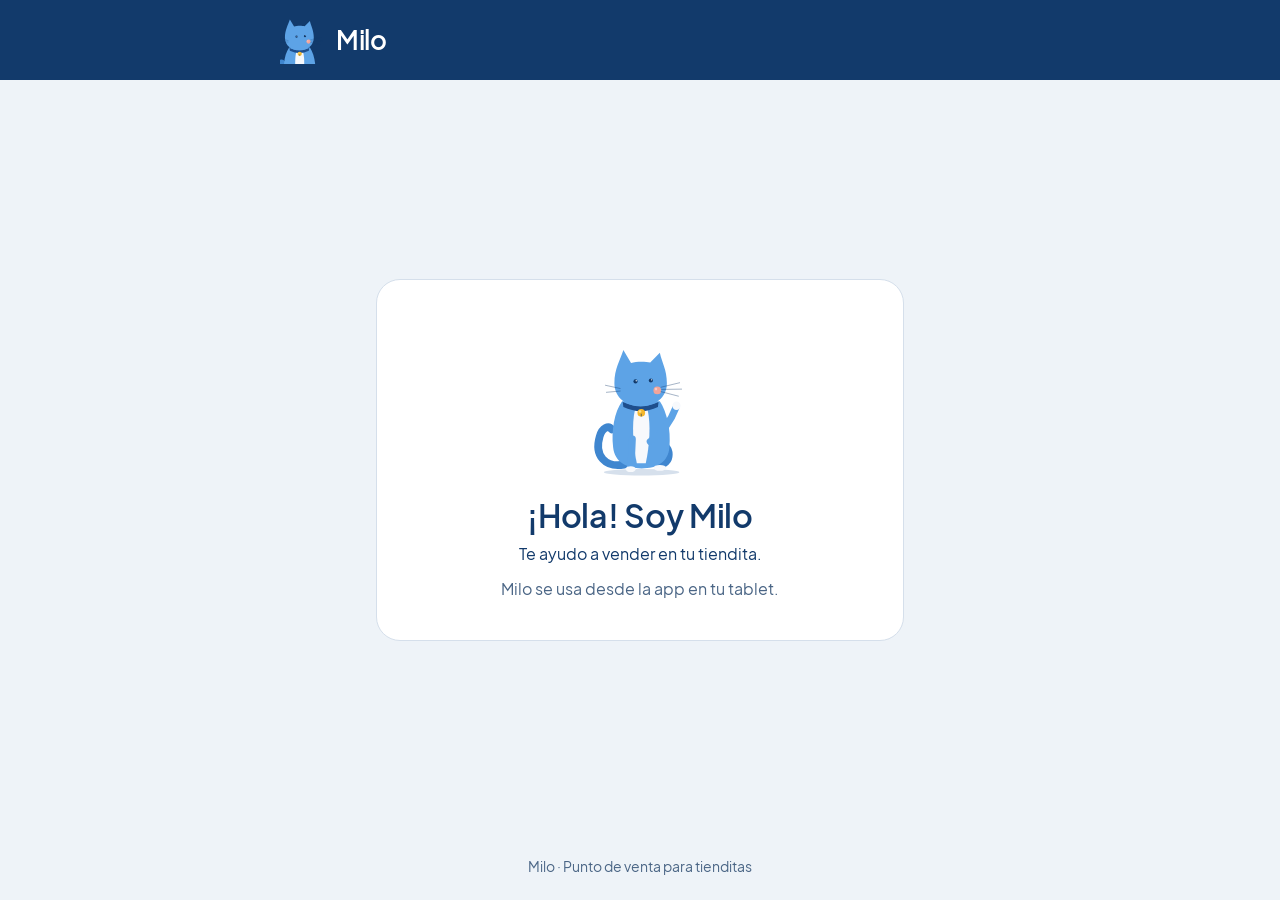
==== index.html @ 1764b6cd "Publicar sitio desde pos-tienditas@28bb3bf" ====
<!doctype html>
<html lang="es-MX">
<head>
<meta charset="utf-8">
<meta name="viewport" content="width=device-width, initial-scale=1">
<meta name="referrer" content="no-referrer">
<title>Milo · Correo confirmado</title>
<meta name="description" content="Milo, punto de venta para tienditas.">
<link rel="icon" href="milo/milo-cabeza.svg" type="image/svg+xml">
<link rel="stylesheet" href="estilos.css">
<script>
  // Con JavaScript, se espera a saber qué tarjeta mostrar (sin parpadeo).
  document.documentElement.classList.add('esperando');
  // Si el módulo no carga (navegador muy viejo), se muestra el inicio.
  setTimeout(() => document.documentElement.classList.remove('esperando'), 1500);
</script>
<script type="module">
  import { estadoDesdeUrl, traeDatos } from './confirmacion.js';

  const url = location.href;
  const estado = estadoDesdeUrl(url);
  // Los tokens de sesión que manda Supabase no se usan: se borran de la
  // barra de direcciones y del historial en cuanto se lee el estado.
  if (traeDatos(url)) history.replaceState(null, '', location.pathname);

  for (const seccion of document.querySelectorAll('[data-estado]')) {
    seccion.hidden = seccion.dataset.estado !== estado;
  }
  document.documentElement.classList.remove('esperando');
  if (estado !== 'inicio') {
    document.title = `Milo · ${document.querySelector(`[data-estado="${estado}"] h1`).textContent}`;
  }
</script>
</head>
<body>
<header class="barra">
  <div class="barra-contenido">
    <img src="milo/milo-cabeza.svg" alt="" width="44" height="48">
    <span class="nombre">Milo</span>
  </div>
</header>

<main>
  <section class="tarjeta" data-estado="confirmado" hidden>
    <img src="milo/milo-venta-lista.svg" alt="Milo festejando" width="128" height="160">
    <h1>¡Listo! Tu correo está confirmado</h1>
    <p>Regresa a Milo en tu tablet y toca <strong>“Ya confirmé, entrar”</strong>.</p>
    <p class="secundario">Ya puedes cerrar esta página.</p>
  </section>

  <section class="tarjeta" data-estado="recuperacion" hidden>
    <img src="milo/milo-base.svg" alt="Milo" width="128" height="160">
    <h1>Crea tu contraseña nueva</h1>
    <p>Este enlace es para cambiar tu contraseña, pero aquí todavía no se puede hacer.</p>
    <p class="secundario">Escríbele a tu asesor de Milo y te ayuda a entrar.</p>
  </section>

  <section class="tarjeta" data-estado="vencido" hidden>
    <img src="milo/milo-base.svg" alt="Milo" width="128" height="160">
    <h1>Este enlace ya no sirve</h1>
    <p>Los enlaces de confirmación vencen y solo se pueden usar una vez. Si ya entraste a Milo, no tienes que hacer nada.</p>
    <p class="secundario">Si todavía no puedes entrar, en la app toca <strong>“Crear cuenta de dueño”</strong> con el mismo correo y te mandaremos un enlace nuevo.</p>
  </section>

  <section class="tarjeta" data-estado="error" hidden>
    <img src="milo/milo-base.svg" alt="Milo" width="128" height="160">
    <h1>No pudimos confirmar tu correo</h1>
    <p>Vuelve a abrir el enlace del correo en unos minutos.</p>
    <p class="secundario">Si sigue sin funcionar, en la app toca <strong>“Crear cuenta de dueño”</strong> con el mismo correo para recibir un enlace nuevo.</p>
  </section>

  <section class="tarjeta" data-estado="inicio">
    <img src="milo/milo-hola.svg" alt="Milo saludando" width="128" height="160">
    <h1>¡Hola! Soy Milo</h1>
    <p>Te ayudo a vender en tu tiendita.</p>
    <p class="secundario">Milo se usa desde la app en tu tablet.</p>
  </section>
</main>

<footer>Milo · Punto de venta para tienditas</footer>
</body>
</html>
---- estilos.css ----
/* Sitio público de Milo (GitHub Pages). Mismos tokens que la app
   (lib/app/tema/colores.dart y docs/diseno.md). */

@font-face {
  font-family: 'Plus Jakarta Sans';
  src: url('fuentes/PlusJakartaSans-Regular.ttf') format('truetype');
  font-weight: 400;
  font-display: swap;
}
@font-face {
  font-family: 'Plus Jakarta Sans';
  src: url('fuentes/PlusJakartaSans-SemiBold.ttf') format('truetype');
  font-weight: 600;
  font-display: swap;
}

:root {
  color-scheme: light;
  --marca: #123a6b;
  --marca-texto-suave: #b9d6f3;
  --fondo: #eef3f8;
  --superficie: #ffffff;
  --borde: #d5dfeb;
  --texto: #123a6b;
  --texto-secundario: #4a6585;
  --primario-texto: #1e64b4;
  --radio-tarjeta: 24px;
}

* { box-sizing: border-box; }

html { -webkit-text-size-adjust: 100%; }

body {
  margin: 0;
  min-height: 100vh;
  display: flex;
  flex-direction: column;
  background: var(--fondo);
  color: var(--texto);
  font-family: 'Plus Jakarta Sans', system-ui, -apple-system, 'Segoe UI', Roboto, sans-serif;
  font-size: 16px;
  line-height: 1.45;
}

.barra {
  background: var(--marca);
  color: #ffffff;
  padding: 16px;
}
.barra-contenido {
  max-width: 720px;
  margin: 0 auto;
  display: flex;
  align-items: center;
  gap: 12px;
}
.barra img { width: 44px; height: auto; }
.barra .nombre { font-size: 26px; font-weight: 600; letter-spacing: -0.01em; }

main {
  flex: 1;
  width: 100%;
  max-width: 560px;
  margin: 0 auto;
  padding: 32px 16px 48px;
  display: flex;
  flex-direction: column;
  justify-content: center;
}

.tarjeta {
  background: var(--superficie);
  border: 1px solid var(--borde);
  border-radius: var(--radio-tarjeta);
  padding: 32px 24px;
  text-align: center;
}
.tarjeta img { width: 128px; height: auto; display: block; margin: 0 auto 16px; }

h1 {
  margin: 0 0 8px;
  font-size: 28px;
  font-weight: 600;
  line-height: 1.2;
  letter-spacing: -0.01em;
}
p { margin: 0 0 12px; }
p:last-child { margin-bottom: 0; }
.secundario { color: var(--texto-secundario); }
strong { font-weight: 600; }

a { color: var(--primario-texto); }
a:hover { color: var(--texto); }

footer {
  text-align: center;
  padding: 0 16px 24px;
  font-size: 14px;
  color: var(--texto-secundario);
}

[hidden] { display: none !important; }
.esperando main { visibility: hidden; }

@media (min-width: 600px) {
  .tarjeta { padding: 40px; }
  h1 { font-size: 32px; }
}
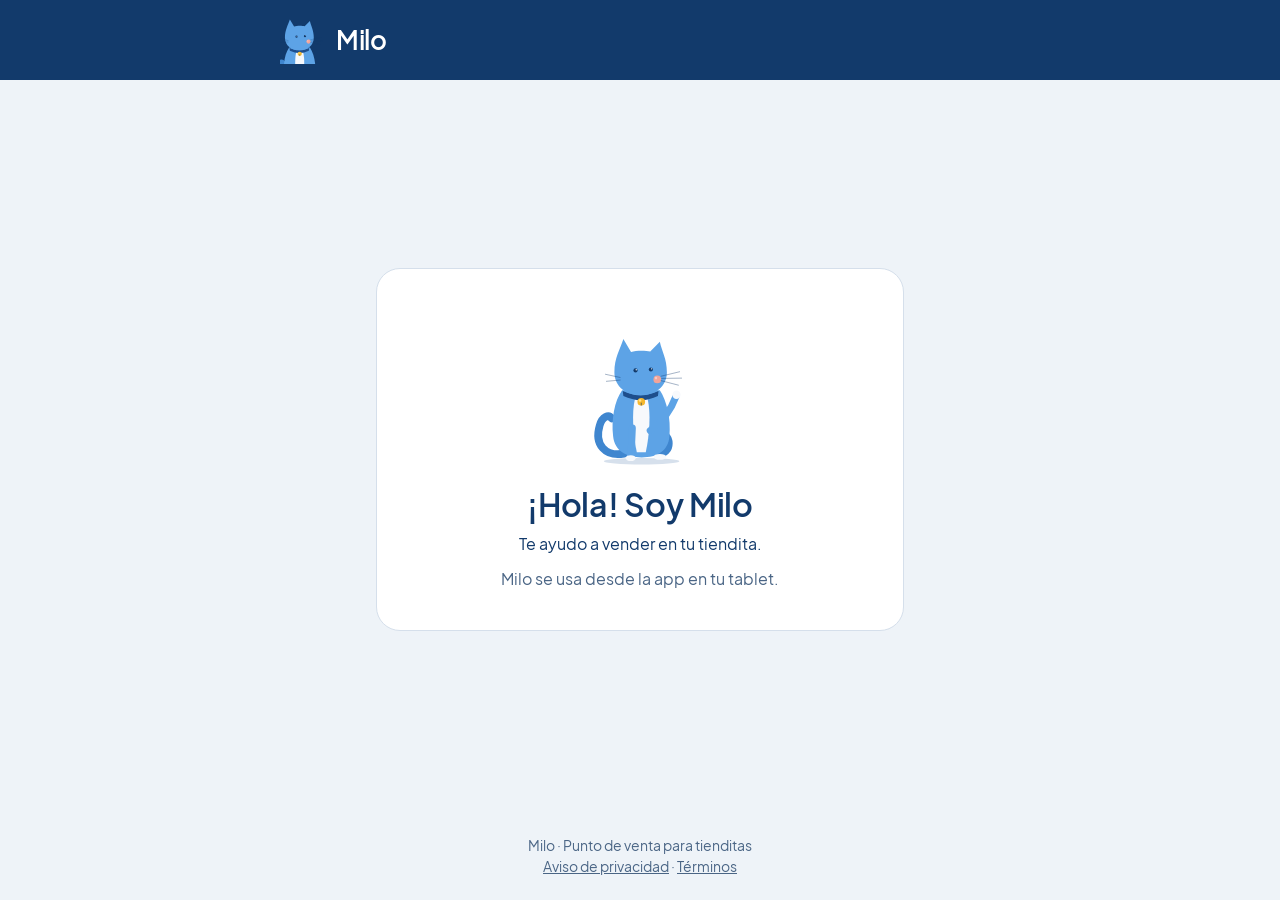
==== commit 510f4aea: "Publicar sitio desde pos-tienditas@8c6b1f1" ====
--- a/index.html
+++ b/index.html
@@ -19,6 +19,11 @@
 
   const url = location.href;
   const estado = estadoDesdeUrl(url);
+  // Un enlace de "¿Olvidaste tu contraseña?" que cayó aquí (por ejemplo, si
+  // nueva-contrasena/ aún no está en Redirect URLs) sigue a su página.
+  if (estado === 'recuperacion') {
+    location.replace(`nueva-contrasena/${location.search}${location.hash}`);
+  }
   // Los tokens de sesión que manda Supabase no se usan: se borran de la
   // barra de direcciones y del historial en cuanto se lee el estado.
   if (traeDatos(url)) history.replaceState(null, '', location.pathname);
@@ -51,8 +56,8 @@
   <section class="tarjeta" data-estado="recuperacion" hidden>
     <img src="milo/milo-base.svg" alt="Milo" width="128" height="160">
     <h1>Crea tu contraseña nueva</h1>
-    <p>Este enlace es para cambiar tu contraseña, pero aquí todavía no se puede hacer.</p>
-    <p class="secundario">Escríbele a tu asesor de Milo y te ayuda a entrar.</p>
+    <p>Un momento, te llevamos a la página para crearla.</p>
+    <p class="secundario">Si no pasa nada, abre otra vez el enlace del correo.</p>
   </section>
 
   <section class="tarjeta" data-estado="vencido" hidden>
@@ -77,6 +82,6 @@
   </section>
 </main>
 
-<footer>Milo · Punto de venta para tienditas</footer>
+<footer>Milo · Punto de venta para tienditas<br><a href="privacidad/">Aviso de privacidad</a> · <a href="terminos/">Términos</a></footer>
 </body>
 </html>
--- a/estilos.css
+++ b/estilos.css
@@ -24,6 +24,10 @@
   --texto: #123a6b;
   --texto-secundario: #4a6585;
   --primario-texto: #1e64b4;
+  --primario-oscuro: #1e64b4;
+  --primario-borde: #b9d6f3;
+  --aviso-suave: #fef3c7;
+  --aviso-texto: #b45309;
   --radio-tarjeta: 24px;
 }
 
@@ -100,6 +104,88 @@
   color: var(--texto-secundario);
 }
 
+/* Formulario (nueva contraseña): campos y botón píldora, como la app. */
+form { text-align: left; margin-top: 20px; display: flex; flex-direction: column; gap: 16px; }
+label { display: block; font-size: 14px; font-weight: 600; color: var(--texto-secundario); margin: 0 0 6px 16px; }
+.campo { position: relative; }
+.campo input {
+  width: 100%;
+  height: 56px;
+  padding: 0 60px 0 20px;
+  border: 1px solid var(--borde);
+  border-radius: 999px;
+  background: var(--superficie);
+  color: var(--texto);
+  font: inherit;
+  font-size: 18px;
+}
+.campo input:focus { outline: none; border: 2px solid #5da3e6; padding-left: 19px; }
+.ojo {
+  position: absolute;
+  top: 4px;
+  right: 4px;
+  width: 48px;
+  height: 48px;
+  border: 0;
+  border-radius: 999px;
+  background: transparent;
+  color: var(--texto-secundario);
+  cursor: pointer;
+  display: grid;
+  place-items: center;
+}
+.ojo:hover { background: var(--fondo); }
+.ojo svg { width: 24px; height: 24px; }
+.boton {
+  height: 56px;
+  border: 0;
+  border-radius: 999px;
+  background: var(--primario-oscuro);
+  color: #ffffff;
+  font: inherit;
+  font-size: 17px;
+  font-weight: 600;
+  cursor: pointer;
+}
+.boton:hover { background: var(--texto); }
+.boton:disabled { background: var(--primario-borde); cursor: default; }
+.aviso {
+  border-radius: 16px;
+  padding: 12px 16px;
+  background: var(--aviso-suave);
+  color: var(--aviso-texto);
+  text-align: left;
+}
+
+/* Páginas de texto largo (aviso de privacidad, términos). */
+a.barra-contenido { color: inherit; text-decoration: none; }
+main.documento {
+  max-width: 720px;
+  justify-content: flex-start;
+  padding-top: 24px;
+}
+.documento h1 { margin-bottom: 4px; }
+.documento h2 { margin: 32px 0 8px; font-size: 21px; font-weight: 600; line-height: 1.25; scroll-margin-top: 16px; }
+.documento h3 { margin: 20px 0 6px; font-size: 17px; font-weight: 600; }
+.documento ul, .documento ol { margin: 0 0 12px; padding-left: 24px; }
+.documento li { margin-bottom: 6px; }
+.documento p:last-child { margin-bottom: 12px; }
+.resumen {
+  margin: 16px 0;
+  padding: 16px 20px;
+  border: 1px solid var(--primario-borde);
+  border-radius: 16px;
+  background: var(--superficie);
+}
+.indice {
+  padding: 16px 20px 8px;
+  border: 1px solid var(--borde);
+  border-radius: 16px;
+  background: var(--superficie);
+}
+.indice li { margin-bottom: 4px; }
+footer a { color: inherit; }
+
 [hidden] { display: none !important; }
 .esperando main { visibility: hidden; }
 
